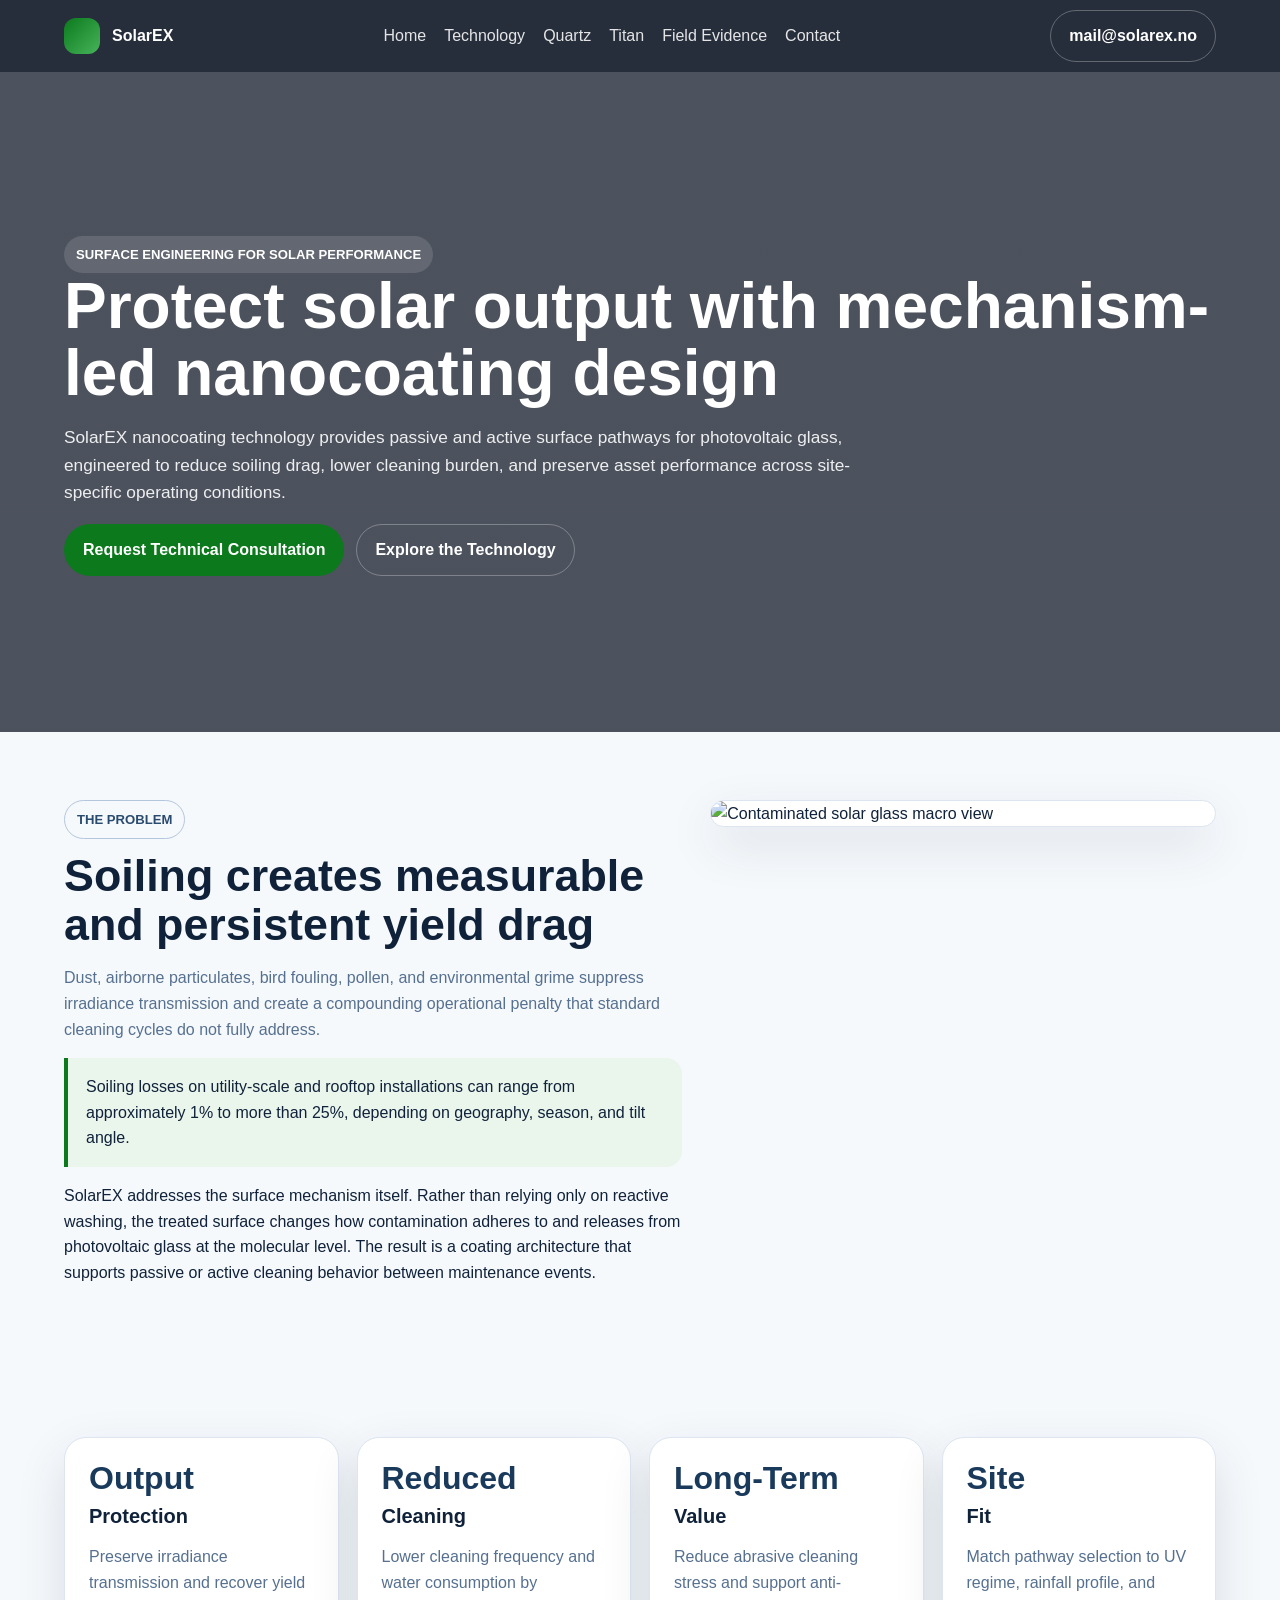
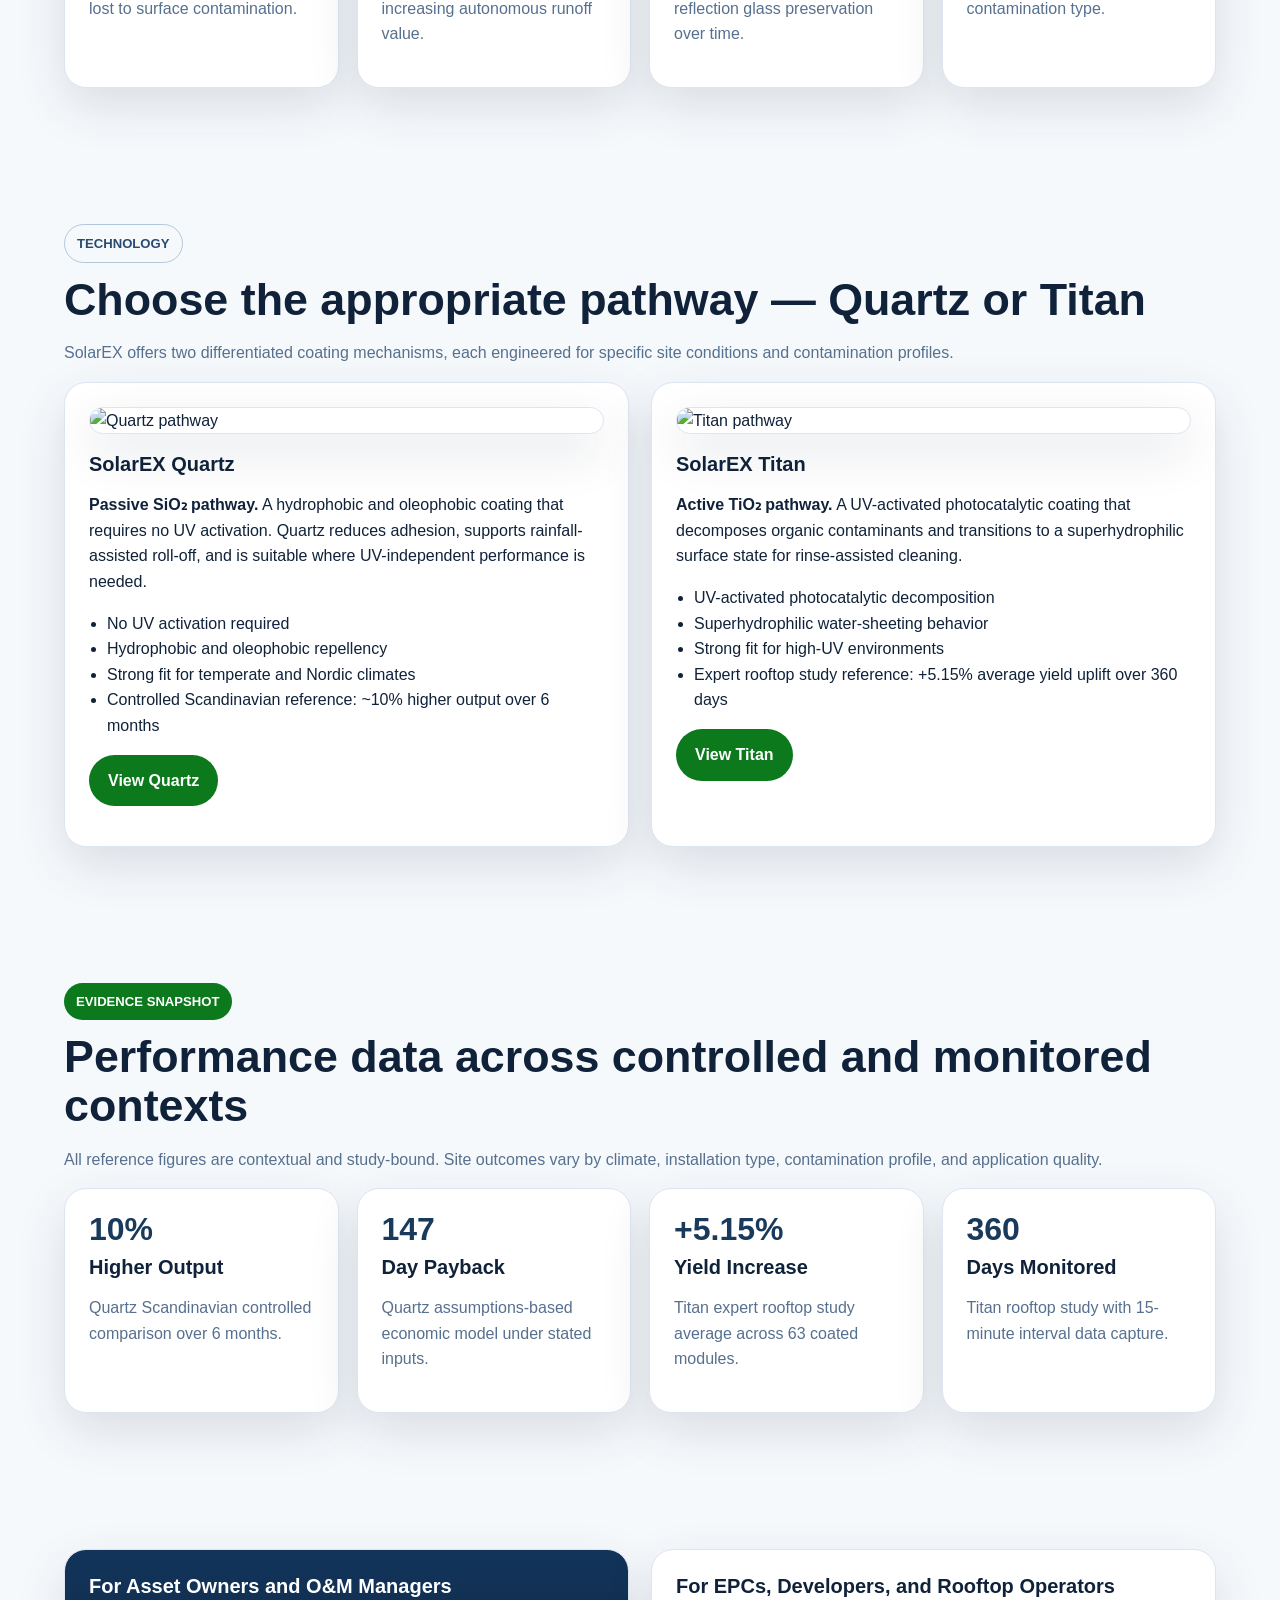
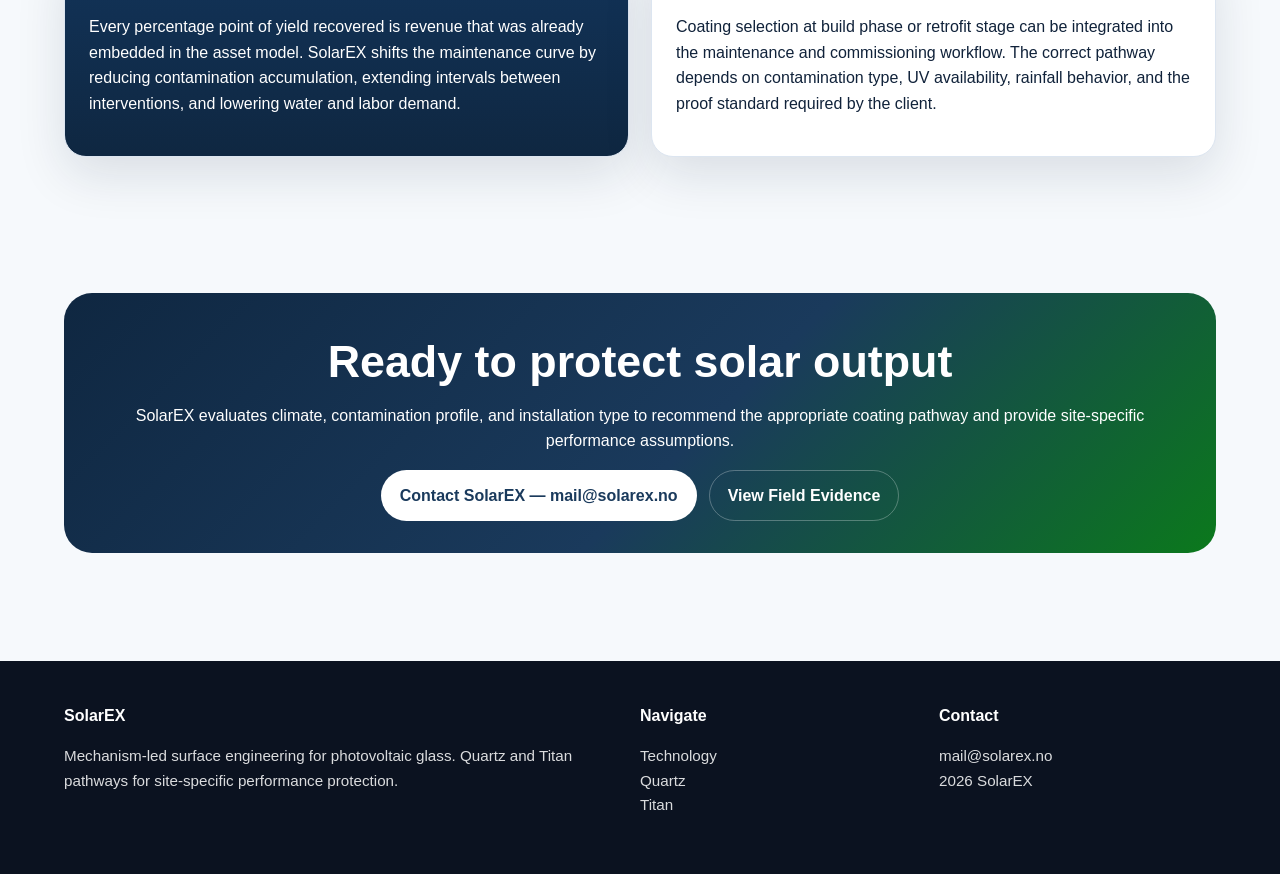
==== index.html @ 0d3845ce "Add home page" ====
<!DOCTYPE html><html lang="en"><head><meta charset="UTF-8"><meta name="viewport" content="width=device-width, initial-scale=1.0"><title>Surface Engineering for Solar Performance | SolarEX</title><meta name="description" content="SolarEX nanocoating technology for solar modules: Quartz and Titan pathways for output protection, reduced cleaning, and long-term asset value."><link rel="stylesheet" href="assets/styles.css"></head><body><header class="site-header"><div class="wrap nav"><a class="brand" href="index.html"><span class="brand-mark"></span><span>SolarEX</span></a><nav class="nav-links"><a href="index.html">Home</a><a href="technology.html">Technology</a><a href="quartz.html">Quartz</a><a href="titan.html">Titan</a><a href="field-evidence.html">Field Evidence</a><a href="contact.html">Contact</a></nav><div class="btns"><a class="btn btn-outline" href="mailto:mail@solarex.no">mail@solarex.no</a></div></div></header><main><section class="hero" style="--hero-img:url('https://cdn.gamma.app/673vpq5nv1n08u4/generated-images/cCJFYoenTHHprfPyWBmGo.png')"><div class="wrap"><span class="kicker">Surface Engineering for Solar Performance</span><h1>Protect solar output with mechanism-led nanocoating design</h1><p>SolarEX nanocoating technology provides passive and active surface pathways for photovoltaic glass, engineered to reduce soiling drag, lower cleaning burden, and preserve asset performance across site-specific operating conditions.</p><div class="btns"><a class="btn btn-primary" href="mailto:mail@solarex.no">Request Technical Consultation</a><a class="btn btn-outline" href="technology.html">Explore the Technology</a></div></div></section><section><div class="wrap split"><div><div class="section-head"><span class="label outline">The Problem</span><h2>Soiling creates measurable and persistent yield drag</h2><p class="lead">Dust, airborne particulates, bird fouling, pollen, and environmental grime suppress irradiance transmission and create a compounding operational penalty that standard cleaning cycles do not fully address.</p></div><div class="note">Soiling losses on utility-scale and rooftop installations can range from approximately 1% to more than 25%, depending on geography, season, and tilt angle.</div><p>SolarEX addresses the surface mechanism itself. Rather than relying only on reactive washing, the treated surface changes how contamination adheres to and releases from photovoltaic glass at the molecular level. The result is a coating architecture that supports passive or active cleaning behavior between maintenance events.</p></div><div class="figure"><img src="https://cdn.gamma.app/673vpq5nv1n08u4/generated-images/04GSEx1EMQue_m3LYKV0P.png" alt="Contaminated solar glass macro view"></div></div></section><section><div class="wrap stats"><div class="stat"><strong>Output</strong><h3>Protection</h3><p class="muted">Preserve irradiance transmission and recover yield lost to surface contamination.</p></div><div class="stat"><strong>Reduced</strong><h3>Cleaning</h3><p class="muted">Lower cleaning frequency and water consumption by increasing autonomous runoff value.</p></div><div class="stat"><strong>Long-Term</strong><h3>Value</h3><p class="muted">Reduce abrasive cleaning stress and support anti-reflection glass preservation over time.</p></div><div class="stat"><strong>Site</strong><h3>Fit</h3><p class="muted">Match pathway selection to UV regime, rainfall profile, and contamination type.</p></div></div></section><section><div class="wrap"><div class="section-head"><span class="label outline">Technology</span><h2>Choose the appropriate pathway — Quartz or Titan</h2><p class="lead">SolarEX offers two differentiated coating mechanisms, each engineered for specific site conditions and contamination profiles.</p></div><div class="grid grid-2"><article class="card"><div class="figure" style="margin-bottom:18px"><img src="https://cdn.gamma.app/673vpq5nv1n08u4/generated-images/awyGq5KXeUYuOelEYkfMY.png" alt="Quartz pathway"></div><h3>SolarEX Quartz</h3><p><strong>Passive SiO₂ pathway.</strong> A hydrophobic and oleophobic coating that requires no UV activation. Quartz reduces adhesion, supports rainfall-assisted roll-off, and is suitable where UV-independent performance is needed.</p><ul class="list-clean"><li>No UV activation required</li><li>Hydrophobic and oleophobic repellency</li><li>Strong fit for temperate and Nordic climates</li><li>Controlled Scandinavian reference: ~10% higher output over 6 months</li></ul><p><a class="btn btn-primary" href="quartz.html">View Quartz</a></p></article><article class="card"><div class="figure" style="margin-bottom:18px"><img src="https://cdn.gamma.app/673vpq5nv1n08u4/generated-images/O9L-V7dgb14ipPkflBl7w.png" alt="Titan pathway"></div><h3>SolarEX Titan</h3><p><strong>Active TiO₂ pathway.</strong> A UV-activated photocatalytic coating that decomposes organic contaminants and transitions to a superhydrophilic surface state for rinse-assisted cleaning.</p><ul class="list-clean"><li>UV-activated photocatalytic decomposition</li><li>Superhydrophilic water-sheeting behavior</li><li>Strong fit for high-UV environments</li><li>Expert rooftop study reference: +5.15% average yield uplift over 360 days</li></ul><p><a class="btn btn-primary" href="titan.html">View Titan</a></p></article></div></div></section><section><div class="wrap"><div class="section-head"><span class="label solid">Evidence Snapshot</span><h2>Performance data across controlled and monitored contexts</h2><p class="lead">All reference figures are contextual and study-bound. Site outcomes vary by climate, installation type, contamination profile, and application quality.</p></div><div class="stats"><div class="stat"><strong>10%</strong><h3>Higher Output</h3><p class="muted">Quartz Scandinavian controlled comparison over 6 months.</p></div><div class="stat"><strong>147</strong><h3>Day Payback</h3><p class="muted">Quartz assumptions-based economic model under stated inputs.</p></div><div class="stat"><strong>+5.15%</strong><h3>Yield Increase</h3><p class="muted">Titan expert rooftop study average across 63 coated modules.</p></div><div class="stat"><strong>360</strong><h3>Days Monitored</h3><p class="muted">Titan rooftop study with 15-minute interval data capture.</p></div></div></div></section><section><div class="wrap grid grid-2"><div class="card dark"><h3>For Asset Owners and O&amp;M Managers</h3><p>Every percentage point of yield recovered is revenue that was already embedded in the asset model. SolarEX shifts the maintenance curve by reducing contamination accumulation, extending intervals between interventions, and lowering water and labor demand.</p></div><div class="card"><h3>For EPCs, Developers, and Rooftop Operators</h3><p>Coating selection at build phase or retrofit stage can be integrated into the maintenance and commissioning workflow. The correct pathway depends on contamination type, UV availability, rainfall behavior, and the proof standard required by the client.</p></div></div></section><section><div class="wrap"><div class="banner center"><h2>Ready to protect solar output</h2><p>SolarEX evaluates climate, contamination profile, and installation type to recommend the appropriate coating pathway and provide site-specific performance assumptions.</p><div class="btns" style="justify-content:center"><a class="btn btn-light" href="mailto:mail@solarex.no">Contact SolarEX — mail@solarex.no</a><a class="btn btn-outline" href="field-evidence.html">View Field Evidence</a></div></div></div></section></main><footer class="footer"><div class="wrap"><div class="footer-grid"><div><div class="foot-title">SolarEX</div><p class="small">Mechanism-led surface engineering for photovoltaic glass. Quartz and Titan pathways for site-specific performance protection.</p></div><div><div class="foot-title">Navigate</div><p class="small"><a href="technology.html">Technology</a><br><a href="quartz.html">Quartz</a><br><a href="titan.html">Titan</a></p></div><div><div class="foot-title">Contact</div><p class="small"><a href="mailto:mail@solarex.no">mail@solarex.no</a><br><span data-year></span> SolarEX</p></div></div></div></footer><script src="assets/main.js"></script></body></html>
---- assets/styles.css ----
:root{--bg:#0b1220;--ink:#10223a;--muted:#56708f;--line:#dce5f0;--brand:#0b791c;--brand2:#1a3a5c;--white:#fff;--max:1200px}*{box-sizing:border-box}body{margin:0;font-family:Inter,Segoe UI,Arial,sans-serif;color:var(--ink);background:#f6f9fc;line-height:1.6}a{text-decoration:none;color:inherit}img{max-width:100%;display:block}.wrap{max-width:var(--max);margin:0 auto;padding:0 24px}.site-header{position:sticky;top:0;z-index:50;background:rgba(11,18,32,.88);backdrop-filter:blur(12px)}.nav{display:flex;align-items:center;justify-content:space-between;gap:24px;min-height:72px}.brand{display:flex;align-items:center;gap:12px;color:#fff;font-weight:700}.brand-mark{width:36px;height:36px;border-radius:12px;background:linear-gradient(135deg,var(--brand),#47b45b)}.nav-links{display:flex;flex-wrap:wrap;gap:18px;color:rgba(255,255,255,.88)}.btns{display:flex;gap:12px;flex-wrap:wrap}.btn{display:inline-flex;align-items:center;justify-content:center;padding:12px 18px;border-radius:999px;font-weight:600;border:1px solid transparent}.btn-primary{background:var(--brand);color:#fff}.btn-outline{background:transparent;color:#fff;border-color:rgba(255,255,255,.28)}.btn-light{background:#fff;color:var(--brand2)}.hero{background:linear-gradient(180deg,rgba(11,18,32,.72),rgba(11,18,32,.72)),var(--hero-img,none) center/cover no-repeat;color:#fff}.hero .wrap{padding:96px 24px 88px}.hero h1{font-size:clamp(2.3rem,5vw,4.4rem);line-height:1.04;margin:0 0 18px}.hero p{max-width:820px;font-size:1.08rem;color:rgba(255,255,255,.9)}.kicker,.label{display:inline-block;padding:8px 12px;border-radius:999px;font-size:.82rem;font-weight:700;text-transform:uppercase}.kicker{background:rgba(255,255,255,.12);color:#fff}.label{background:#eff6ff;color:#21466d}.label.solid{background:var(--brand);color:#fff}.label.outline{background:transparent;border:1px solid #b4c6dc;color:#2a4b70}main section{padding:68px 0}h2{font-size:clamp(1.7rem,3.5vw,3rem);line-height:1.1;margin:12px 0 10px}h3{font-size:1.25rem;line-height:1.2;margin:0 0 10px}.lead,.muted{color:var(--muted)}.grid{display:grid;gap:22px}.grid-2{grid-template-columns:repeat(2,minmax(0,1fr))}.grid-3{grid-template-columns:repeat(3,minmax(0,1fr))}.grid-4,.stats,.steps{display:grid;grid-template-columns:repeat(4,minmax(0,1fr));gap:18px}.split{display:grid;grid-template-columns:1.1fr .9fr;gap:28px;align-items:start}.card,.stat,.step,.mini,.figure{background:#fff;border:1px solid var(--line);border-radius:22px;padding:24px;box-shadow:0 18px 50px rgba(16,34,58,.12)}.card.dark{background:linear-gradient(180deg,#12345a,#0f2741);color:#fff}.card.green{background:linear-gradient(180deg,#0d8b22,#0b791c);color:#fff}.note{border-left:4px solid var(--brand);padding:16px 18px;background:#eaf5ec;border-radius:0 16px 16px 0}.stat strong{display:block;font-size:2rem;line-height:1;color:var(--brand2);margin-bottom:10px}.figure{overflow:hidden;padding:0}.figure img{width:100%;height:100%;object-fit:cover}.list-clean{padding-left:18px}.spec-table{width:100%;border-collapse:collapse;background:#fff;border-radius:18px;overflow:hidden;border:1px solid var(--line)}.spec-table th,.spec-table td{padding:14px 16px;border-bottom:1px solid var(--line);vertical-align:top}.spec-table th{background:#eff6ff;text-align:left}.compare-table th:first-child,.compare-table td:first-child{font-weight:700;width:26%}.banner{background:linear-gradient(135deg,#0f2741,#1a3a5c 55%,#0b791c);color:#fff;border-radius:28px;padding:32px}.footer{margin-top:40px;background:#0b1220;color:rgba(255,255,255,.85)}.footer .wrap{padding-top:42px;padding-bottom:42px}.footer-grid{display:grid;grid-template-columns:2fr 1fr 1fr;gap:22px}.foot-title{font-weight:700;color:#fff;margin-bottom:10px}.small{font-size:.95rem}.center{text-align:center}@media (max-width:980px){.grid-4,.stats,.steps{grid-template-columns:repeat(2,minmax(0,1fr))}.grid-3,.grid-2,.split,.footer-grid,.nav{grid-template-columns:1fr}.nav{display:flex;flex-direction:column;align-items:flex-start;padding:10px 0}}@media (max-width:640px){.grid-4,.stats,.steps{grid-template-columns:1fr}.wrap{padding:0 18px}.hero .wrap{padding-top:84px;padding-bottom:72px}}
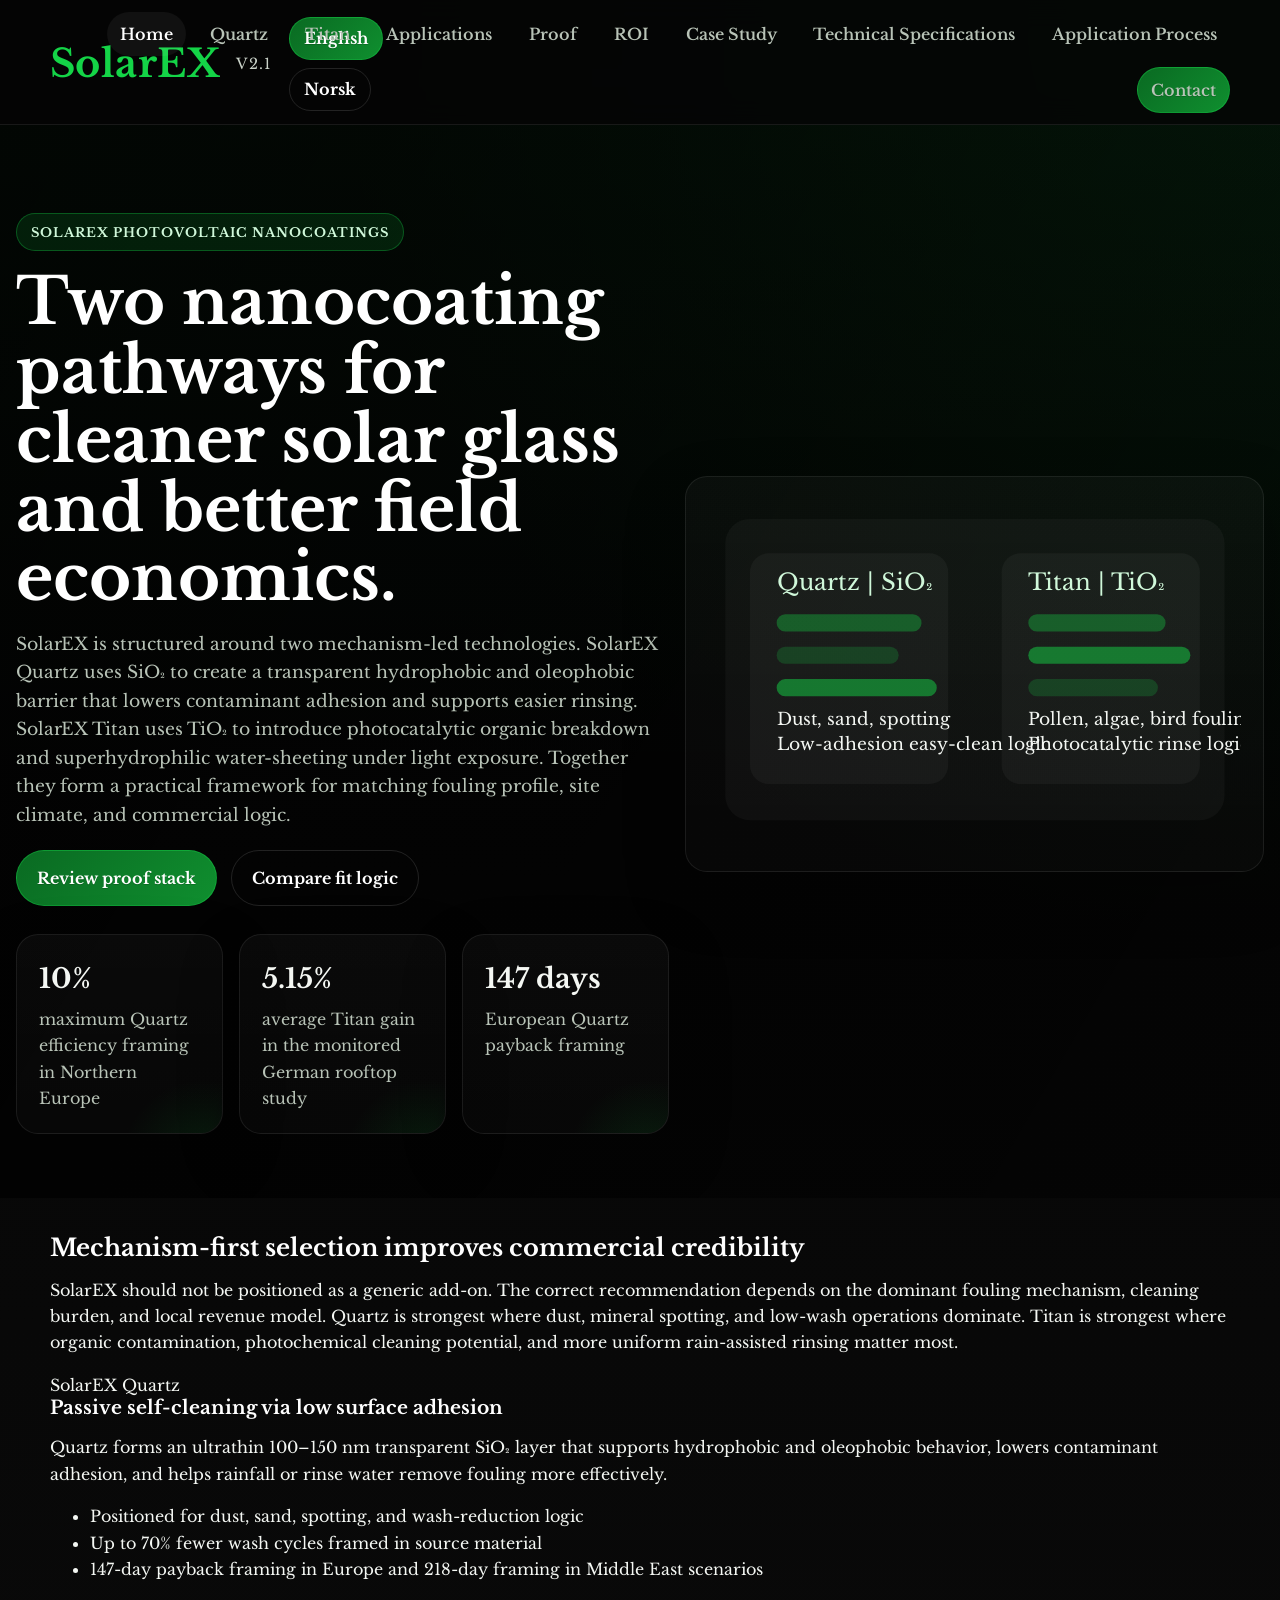
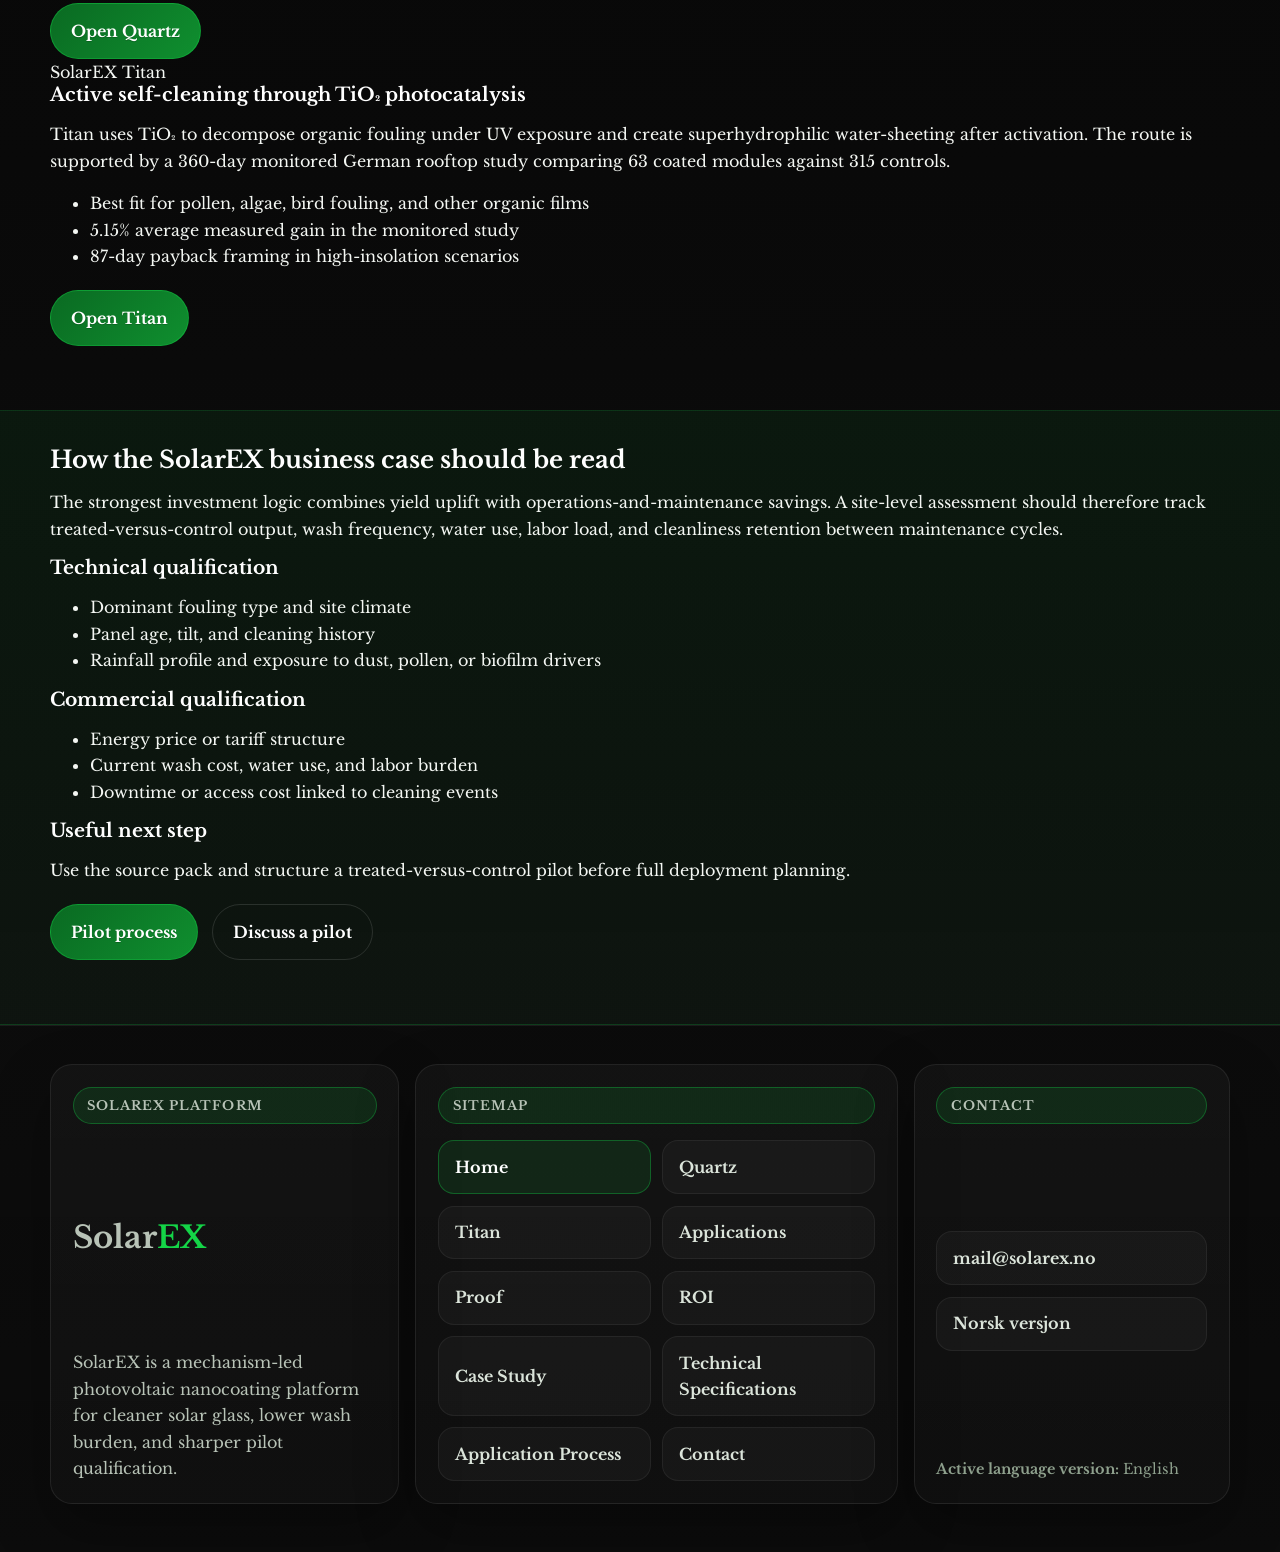
==== commit 98aea8ea: "Replace home page with SolarEX 2.0 home page" ====
--- a/index.html
+++ b/index.html
@@ -1 +1,27 @@
-<!DOCTYPE html><html lang="en"><head><meta charset="UTF-8"><meta name="viewport" content="width=device-width, initial-scale=1.0"><title>Surface Engineering for Solar Performance | SolarEX</title><meta name="description" content="SolarEX nanocoating technology for solar modules: Quartz and Titan pathways for output protection, reduced cleaning, and long-term asset value."><link rel="stylesheet" href="assets/styles.css"></head><body><header class="site-header"><div class="wrap nav"><a class="brand" href="index.html"><span class="brand-mark"></span><span>SolarEX</span></a><nav class="nav-links"><a href="index.html">Home</a><a href="technology.html">Technology</a><a href="quartz.html">Quartz</a><a href="titan.html">Titan</a><a href="field-evidence.html">Field Evidence</a><a href="contact.html">Contact</a></nav><div class="btns"><a class="btn btn-outline" href="mailto:mail@solarex.no">mail@solarex.no</a></div></div></header><main><section class="hero" style="--hero-img:url('https://cdn.gamma.app/673vpq5nv1n08u4/generated-images/cCJFYoenTHHprfPyWBmGo.png')"><div class="wrap"><span class="kicker">Surface Engineering for Solar Performance</span><h1>Protect solar output with mechanism-led nanocoating design</h1><p>SolarEX nanocoating technology provides passive and active surface pathways for photovoltaic glass, engineered to reduce soiling drag, lower cleaning burden, and preserve asset performance across site-specific operating conditions.</p><div class="btns"><a class="btn btn-primary" href="mailto:mail@solarex.no">Request Technical Consultation</a><a class="btn btn-outline" href="technology.html">Explore the Technology</a></div></div></section><section><div class="wrap split"><div><div class="section-head"><span class="label outline">The Problem</span><h2>Soiling creates measurable and persistent yield drag</h2><p class="lead">Dust, airborne particulates, bird fouling, pollen, and environmental grime suppress irradiance transmission and create a compounding operational penalty that standard cleaning cycles do not fully address.</p></div><div class="note">Soiling losses on utility-scale and rooftop installations can range from approximately 1% to more than 25%, depending on geography, season, and tilt angle.</div><p>SolarEX addresses the surface mechanism itself. Rather than relying only on reactive washing, the treated surface changes how contamination adheres to and releases from photovoltaic glass at the molecular level. The result is a coating architecture that supports passive or active cleaning behavior between maintenance events.</p></div><div class="figure"><img src="https://cdn.gamma.app/673vpq5nv1n08u4/generated-images/04GSEx1EMQue_m3LYKV0P.png" alt="Contaminated solar glass macro view"></div></div></section><section><div class="wrap stats"><div class="stat"><strong>Output</strong><h3>Protection</h3><p class="muted">Preserve irradiance transmission and recover yield lost to surface contamination.</p></div><div class="stat"><strong>Reduced</strong><h3>Cleaning</h3><p class="muted">Lower cleaning frequency and water consumption by increasing autonomous runoff value.</p></div><div class="stat"><strong>Long-Term</strong><h3>Value</h3><p class="muted">Reduce abrasive cleaning stress and support anti-reflection glass preservation over time.</p></div><div class="stat"><strong>Site</strong><h3>Fit</h3><p class="muted">Match pathway selection to UV regime, rainfall profile, and contamination type.</p></div></div></section><section><div class="wrap"><div class="section-head"><span class="label outline">Technology</span><h2>Choose the appropriate pathway — Quartz or Titan</h2><p class="lead">SolarEX offers two differentiated coating mechanisms, each engineered for specific site conditions and contamination profiles.</p></div><div class="grid grid-2"><article class="card"><div class="figure" style="margin-bottom:18px"><img src="https://cdn.gamma.app/673vpq5nv1n08u4/generated-images/awyGq5KXeUYuOelEYkfMY.png" alt="Quartz pathway"></div><h3>SolarEX Quartz</h3><p><strong>Passive SiO₂ pathway.</strong> A hydrophobic and oleophobic coating that requires no UV activation. Quartz reduces adhesion, supports rainfall-assisted roll-off, and is suitable where UV-independent performance is needed.</p><ul class="list-clean"><li>No UV activation required</li><li>Hydrophobic and oleophobic repellency</li><li>Strong fit for temperate and Nordic climates</li><li>Controlled Scandinavian reference: ~10% higher output over 6 months</li></ul><p><a class="btn btn-primary" href="quartz.html">View Quartz</a></p></article><article class="card"><div class="figure" style="margin-bottom:18px"><img src="https://cdn.gamma.app/673vpq5nv1n08u4/generated-images/O9L-V7dgb14ipPkflBl7w.png" alt="Titan pathway"></div><h3>SolarEX Titan</h3><p><strong>Active TiO₂ pathway.</strong> A UV-activated photocatalytic coating that decomposes organic contaminants and transitions to a superhydrophilic surface state for rinse-assisted cleaning.</p><ul class="list-clean"><li>UV-activated photocatalytic decomposition</li><li>Superhydrophilic water-sheeting behavior</li><li>Strong fit for high-UV environments</li><li>Expert rooftop study reference: +5.15% average yield uplift over 360 days</li></ul><p><a class="btn btn-primary" href="titan.html">View Titan</a></p></article></div></div></section><section><div class="wrap"><div class="section-head"><span class="label solid">Evidence Snapshot</span><h2>Performance data across controlled and monitored contexts</h2><p class="lead">All reference figures are contextual and study-bound. Site outcomes vary by climate, installation type, contamination profile, and application quality.</p></div><div class="stats"><div class="stat"><strong>10%</strong><h3>Higher Output</h3><p class="muted">Quartz Scandinavian controlled comparison over 6 months.</p></div><div class="stat"><strong>147</strong><h3>Day Payback</h3><p class="muted">Quartz assumptions-based economic model under stated inputs.</p></div><div class="stat"><strong>+5.15%</strong><h3>Yield Increase</h3><p class="muted">Titan expert rooftop study average across 63 coated modules.</p></div><div class="stat"><strong>360</strong><h3>Days Monitored</h3><p class="muted">Titan rooftop study with 15-minute interval data capture.</p></div></div></div></section><section><div class="wrap grid grid-2"><div class="card dark"><h3>For Asset Owners and O&amp;M Managers</h3><p>Every percentage point of yield recovered is revenue that was already embedded in the asset model. SolarEX shifts the maintenance curve by reducing contamination accumulation, extending intervals between interventions, and lowering water and labor demand.</p></div><div class="card"><h3>For EPCs, Developers, and Rooftop Operators</h3><p>Coating selection at build phase or retrofit stage can be integrated into the maintenance and commissioning workflow. The correct pathway depends on contamination type, UV availability, rainfall behavior, and the proof standard required by the client.</p></div></div></section><section><div class="wrap"><div class="banner center"><h2>Ready to protect solar output</h2><p>SolarEX evaluates climate, contamination profile, and installation type to recommend the appropriate coating pathway and provide site-specific performance assumptions.</p><div class="btns" style="justify-content:center"><a class="btn btn-light" href="mailto:mail@solarex.no">Contact SolarEX — mail@solarex.no</a><a class="btn btn-outline" href="field-evidence.html">View Field Evidence</a></div></div></div></section></main><footer class="footer"><div class="wrap"><div class="footer-grid"><div><div class="foot-title">SolarEX</div><p class="small">Mechanism-led surface engineering for photovoltaic glass. Quartz and Titan pathways for site-specific performance protection.</p></div><div><div class="foot-title">Navigate</div><p class="small"><a href="technology.html">Technology</a><br><a href="quartz.html">Quartz</a><br><a href="titan.html">Titan</a></p></div><div><div class="foot-title">Contact</div><p class="small"><a href="mailto:mail@solarex.no">mail@solarex.no</a><br><span data-year></span> SolarEX</p></div></div></div></footer><script src="assets/main.js"></script></body></html>+<!DOCTYPE html>
+<html lang="en">
+<head>
+<meta charset="UTF-8" />
+<meta name="viewport" content="width=device-width, initial-scale=1.0" />
+<title>SolarEX | Nanocoating Technology for Solar Assets</title>
+<meta name="description" content="SolarEX is a photovoltaic nanocoating platform built around Quartz SiO₂ and Titan TiO₂ pathways for lower soiling loss, reduced cleaning burden, and stronger operating consistency." />
+<meta name="robots" content="index,follow" />
+<link rel="canonical" href="https://www.solarex.no/" />
+<meta property="og:title" content="SolarEX | Nanocoating Technology for Solar Assets" />
+<meta property="og:description" content="SolarEX is a photovoltaic nanocoating platform built around Quartz SiO₂ and Titan TiO₂ pathways for lower soiling loss, reduced cleaning burden, and stronger operating consistency." />
+<meta property="og:type" content="website" />
+<meta property="og:url" content="https://www.solarex.no/" />
+<meta name="theme-color" content="#050505" />
+<link rel="stylesheet" href="assets/css/styles.css" />
+</head>
+<body>
+<header class="site-header"><div class="container nav-wrap"><div class="topbar"><a class="brand" href="index.html">Solar<span>EX</span></a></div><button class="nav-toggle" aria-label="Toggle navigation">Menu</button><nav class="site-nav" aria-label="Main navigation"><a href="index.html" class="active">Home</a><a href="quartz.html">Quartz</a><a href="titan.html">Titan</a><a href="applications.html">Applications</a><a href="proof-results.html">Proof</a><a href="roi-analysis.html">ROI</a><a href="case-study-norway.html">Case Study</a><a href="contact.html" class="button button-sm">Contact</a></nav></div></header>
+<main>
+<section class="hero hero-home"><div class="container hero-grid"><div class="reveal"><p class="eyebrow">SolarEX photovoltaic nanocoatings</p><h1>Two nanocoating pathways for cleaner solar glass and better field economics.</h1><p class="lead">SolarEX is structured around two mechanism-led technologies. SolarEX Quartz uses SiO₂ to create a transparent hydrophobic and oleophobic barrier that lowers contaminant adhesion and supports easier rinsing. SolarEX Titan uses TiO₂ to introduce photocatalytic organic breakdown and superhydrophilic water-sheeting under light exposure. Together they form a practical framework for matching fouling profile, site climate, and commercial logic.</p><div class="hero-actions"><a class="button" href="proof-results.html">Review proof stack</a><a class="button button-secondary" href="applications.html">Compare fit logic</a></div><div class="hero-stats"><a class="stat reveal pulse-soft card-link" href="proof-results.html#energy-gain"><strong class="counter" data-count="10" data-suffix="%">0%</strong><span>maximum Quartz efficiency framing in Northern Europe</span></a><a class="stat reveal pulse-soft card-link" href="proof-results.html#titan-study"><strong class="counter" data-count="5.15" data-suffix="%" data-decimals="2">0%</strong><span>average Titan gain in the monitored German rooftop study</span></a><a class="stat reveal pulse-soft card-link" href="roi-analysis.html#eu-sio2"><strong class="counter" data-count="147" data-suffix=" days">0 days</strong><span>European Quartz payback framing</span></a></div></div><div class="media-frame reveal hero-visual-card"><svg viewBox="0 0 560 360" class="proof-svg" role="img" aria-label="SolarEX platform comparison diagram"><rect x="18" y="22" width="524" height="316" rx="26" fill="rgba(255,255,255,0.03)"/><rect x="44" y="58" width="208" height="242" rx="20" fill="rgba(255,255,255,0.04)"/><rect x="308" y="58" width="208" height="242" rx="20" fill="rgba(255,255,255,0.04)"/><text x="72" y="96" fill="#d0f8da" font-size="24">Quartz | SiO₂</text><text x="336" y="96" fill="#d0f8da" font-size="24">Titan | TiO₂</text><rect x="72" y="122" width="152" height="18" rx="9" fill="rgba(20,212,71,0.35)"/><rect x="72" y="156" width="128" height="18" rx="9" fill="rgba(20,212,71,0.2)"/><rect x="72" y="190" width="168" height="18" rx="9" fill="rgba(20,212,71,0.5)"/><rect x="336" y="122" width="144" height="18" rx="9" fill="rgba(20,212,71,0.35)"/><rect x="336" y="156" width="170" height="18" rx="9" fill="rgba(20,212,71,0.5)"/><rect x="336" y="190" width="136" height="18" rx="9" fill="rgba(20,212,71,0.2)"/><text x="72" y="238" fill="#f4f7f3" font-size="18">Dust, sand, spotting</text><text x="72" y="264" fill="#f4f7f3" font-size="18">Low-adhesion easy-clean logic</text><text x="336" y="238" fill="#f4f7f3" font-size="18">Pollen, algae, bird fouling</text><text x="336" y="264" fill="#f4f7f3" font-size="18">Photocatalytic rinse logic</text></svg></div></div></section>
+<section class="section"><div class="container"><h2 class="section-title">Mechanism-first selection improves commercial credibility</h2><p class="section-copy">SolarEX should not be positioned as a generic add-on. The correct recommendation depends on the dominant fouling mechanism, cleaning burden, and local revenue model. Quartz is strongest where dust, mineral spotting, and low-wash operations dominate. Titan is strongest where organic contamination, photochemical cleaning potential, and more uniform rain-assisted rinsing matter most.</p><div class="matrix-grid"><div class="matrix-card"><span class="micro-metric">SolarEX Quartz</span><h3>Passive self-cleaning via low surface adhesion</h3><p>Quartz forms an ultrathin 100–150 nm transparent SiO₂ layer that supports hydrophobic and oleophobic behavior, lowers contaminant adhesion, and helps rainfall or rinse water remove fouling more effectively.</p><ul class="stack-list"><li>Positioned for dust, sand, spotting, and wash-reduction logic</li><li>Up to 70% fewer wash cycles framed in source material</li><li>147-day payback framing in Europe and 218-day framing in Middle East scenarios</li></ul><div class="hero-actions"><a class="button" href="quartz.html">Open Quartz</a></div></div><div class="matrix-card"><span class="micro-metric">SolarEX Titan</span><h3>Active self-cleaning through TiO₂ photocatalysis</h3><p>Titan uses TiO₂ to decompose organic fouling under UV exposure and create superhydrophilic water-sheeting after activation. The route is supported by a 360-day monitored German rooftop study comparing 63 coated modules against 315 controls.</p><ul class="stack-list"><li>Best fit for pollen, algae, bird fouling, and other organic films</li><li>5.15% average measured gain in the monitored study</li><li>87-day payback framing in high-insolation scenarios</li></ul><div class="hero-actions"><a class="button" href="titan.html">Open Titan</a></div></div></div></div></section>
+<section class="section section-contrast"><div class="container"><h2 class="section-title">How the SolarEX business case should be read</h2><p class="section-copy">The strongest investment logic combines yield uplift with operations-and-maintenance savings. A site-level assessment should therefore track treated-versus-control output, wash frequency, water use, labor load, and cleanliness retention between maintenance cycles.</p><div class="pilot-grid"><div class="pilot-card"><h3>Technical qualification</h3><ul class="mini-list"><li>Dominant fouling type and site climate</li><li>Panel age, tilt, and cleaning history</li><li>Rainfall profile and exposure to dust, pollen, or biofilm drivers</li></ul></div><div class="pilot-card"><h3>Commercial qualification</h3><ul class="mini-list"><li>Energy price or tariff structure</li><li>Current wash cost, water use, and labor burden</li><li>Downtime or access cost linked to cleaning events</li></ul></div><div class="pilot-card"><h3>Useful next step</h3><p>Use the source pack and structure a treated-versus-control pilot before full deployment planning.</p><div class="hero-actions"><a class="button" href="application-process.html">Pilot process</a><a class="button button-secondary" href="contact.html">Discuss a pilot</a></div></div></div></div></section>
+</main>
+<footer class="site-footer"><div class="container footer-grid"><div class="footer-card"><p class="tag">Explore</p><h3>Navigate the SolarEX knowledge base</h3><div class="footer-links"><a href="proof-results.html">Performance proof</a><a href="roi-analysis.html">ROI analysis</a><a href="technical-specifications.html">Technical specifications</a><a href="application-process.html">Application process</a></div></div><div class="footer-card"><p class="tag">Downloads</p><h3>Open the public documentation set</h3><div class="footer-links"><a href="https://drive.google.com/uc?export=download&id=1I4Ze200GdkaWqL5WNNzXste9bodv180F" target="_blank" rel="noopener">SolarEX source pack</a><a href="https://drive.google.com/uc?export=download&id=1jbuQ1NeOKuYQP5n5d3HJbI0WH166Dxem" target="_blank" rel="noopener">Scandinavian case PDF</a></div></div><div class="footer-card footer-cta"><p class="tag">Act</p><h3>Move from interest to pilot</h3><p>Use the application, proof, ROI, and technical pages to support internal review and define a site-specific validation path.</p><div class="hero-actions"><a class="button" href="contact.html">Discuss a pilot</a><a class="button button-secondary" href="applications.html">Compare fit</a></div></div></div></footer>
+<script src="assets/js/site.js"></script>
+</body>
+</html>
--- a/assets/css/styles.css
+++ b/assets/css/styles.css
@@ -0,0 +1 @@
+body{margin:0;font-family:Inter,ui-sans-serif,system-ui,-apple-system,BlinkMacSystemFont,"Segoe UI",sans-serif;color:#f4f7f3;background:radial-gradient(circle at top right,rgba(20,212,71,.12),transparent 28%),linear-gradient(180deg,#050505 0%,#090909 56%,#101010 100%);line-height:1.65}*{box-sizing:border-box}img{max-width:100%;display:block}a{color:inherit;text-decoration:none}.container{width:min(1180px,calc(100% - 2rem));margin:0 auto}.site-header{position:sticky;top:0;z-index:50;background:rgba(5,5,5,.88);backdrop-filter:blur(14px);border-bottom:1px solid rgba(255,255,255,.08)}.nav-wrap{display:block;padding:.75rem 0 .55rem}.topbar,.nav-wrap>.brand{display:flex;align-items:center}.topbar{justify-content:space-between;gap:1rem}.topbar-actions{display:flex;align-items:center;gap:.5rem;flex-wrap:wrap}.topbar-actions .button{min-height:36px;padding:.5rem .85rem}.brand{font-size:1.3rem;font-weight:800;letter-spacing:.02em}.brand span{color:#14d447}.nav-toggle{display:none!important}.site-nav{display:flex!important;flex-wrap:nowrap;gap:.65rem;align-items:center;overflow-x:auto;white-space:nowrap;padding:0 0 .15rem;scrollbar-width:none;-webkit-overflow-scrolling:touch}.site-nav::-webkit-scrollbar{display:none}.site-nav a{color:#b8c3b7;font-weight:600;padding:.55rem .8rem;border-radius:999px;flex:0 0 auto}.site-nav a:hover,.site-nav a.active{color:#fff;background:rgba(255,255,255,.05)}.hero{position:relative;overflow:hidden;padding:5.5rem 0 4rem;background:linear-gradient(120deg,rgba(0,0,0,.72),rgba(0,0,0,.46)),linear-gradient(180deg,rgba(20,212,71,.08),transparent 60%)}.hero-product{padding-top:4.75rem}.hero .container{width:100%;max-width:none;padding:0 1rem}.hero-grid,.grid,.hero-stats,.footer-grid,.band,.proof-grid,.flow,.process-diagram,.footer-links{display:grid;gap:1rem}.hero-grid{grid-template-columns:1.06fr .94fr;align-items:center}.two-column{grid-template-columns:repeat(2,minmax(0,1fr))}.three-column{grid-template-columns:repeat(3,minmax(0,1fr))}.hero h1,h2,h3,h4{color:#fff;line-height:1.08;margin:0 0 1rem}.hero h1{font-size:clamp(2.55rem,5vw,4.8rem);max-width:min(100%,980px)}.lead{max-width:min(100%,980px);color:#b8c3b7;font-size:1.08rem}.hero-wide{padding-left:0;padding-right:0}.hero-wide-inner{width:100%;max-width:100%;padding:0 1rem}.hero-wide .lead,.hero-wide h1{max-width:min(100%,980px)}.eyebrow,.tag{display:inline-flex;align-items:center;gap:.55rem;padding:.45rem .85rem;margin:0 0 1rem;border:1px solid rgba(20,212,71,.32);border-radius:999px;background:rgba(20,212,71,.12);color:#d0f8da;font-size:.8rem;font-weight:800;letter-spacing:.08em;text-transform:uppercase}.hero-actions{display:flex;flex-wrap:wrap;gap:.9rem;margin-top:1.3rem}.button{display:inline-flex;align-items:center;justify-content:center;min-height:48px;padding:.85rem 1.25rem;border-radius:999px;border:1px solid rgba(20,212,71,.38);background:linear-gradient(135deg,#0a6a22,#0f8f2f);color:#ffffff;font-weight:800;text-shadow:0 1px 0 rgba(0,0,0,.18)}.button-sm{min-height:40px;padding:.6rem 1rem}.button-secondary{background:transparent;color:#fff;border-color:rgba(255,255,255,.12);text-shadow:none}.card,.stat,.table-card,.cta-box,.media-frame,.viz-card,.footer-card{background:linear-gradient(180deg,rgba(255,255,255,.03),rgba(255,255,255,.02));border:1px solid rgba(255,255,255,.08);border-radius:22px;box-shadow:0 24px 60px rgba(0,0,0,.32)}.card,.table-card,.cta-box,.media-frame,.viz-card,.footer-card,.stat{padding:1.35rem}.card-link{display:block;transition:transform .2s ease,border-color .2s ease,background .2s ease}.card-link:hover{transform:translateY(-2px);border-color:rgba(20,212,71,.28);background:linear-gradient(180deg,rgba(20,212,71,.10),rgba(255,255,255,.02))}.hero-stats{margin-top:1.8rem;grid-template-columns:repeat(3,1fr)}.stat,.band-item{position:relative;overflow:hidden}.stat::after,.band-item::after{content:"";position:absolute;inset:auto -35% -60% auto;width:180px;height:180px;border-radius:50%;background:radial-gradient(circle,rgba(20,212,71,.18),transparent 65%);opacity:.65;animation:orb 7s ease-in-out infinite}.stat strong,.band-item strong{display:block;font-size:1.7rem;margin-bottom:.25rem}.stat span,.card p,.table-card td,.table-card th,.site-footer p,.site-footer a,.lead,.media-caption,.flow-step p,.contact-list span,.contact-list strong,.contact-list a,.footer-card p{color:#b8c3b7}.section{padding:2.3rem 0 4rem}.section-contrast{background:linear-gradient(180deg,rgba(20,212,71,.07),rgba(20,212,71,.03));border-top:1px solid rgba(20,212,71,.18);border-bottom:1px solid rgba(20,212,71,.18)}.feature-list{margin:0;padding-left:1.1rem;color:#b8c3b7}.feature-list li{margin-bottom:.65rem}.band{grid-template-columns:repeat(4,minmax(0,1fr))}.band .band-item{padding:1.1rem;border-radius:20px;border:1px solid rgba(20,212,71,.22);background:rgba(20,212,71,.08)}.table-card table{width:100%;border-collapse:collapse}.table-card th,.table-card td{padding:.85rem .65rem;border-bottom:1px solid rgba(255,255,255,.07);text-align:left}.table-card th{font-size:.84rem;text-transform:uppercase;letter-spacing:.06em;color:#dcf8e3}.proof-grid{grid-template-columns:repeat(2,minmax(0,1fr))}.viz-track{height:10px;border-radius:999px;background:rgba(255,255,255,.08);overflow:hidden;margin:.7rem 0 1rem}.viz-fill{height:100%;width:0;border-radius:999px;background:linear-gradient(90deg,#0ea532,#6dff8f);box-shadow:0 0 18px rgba(20,212,71,.24)}.viz-meta,.metric-inline{display:flex;justify-content:space-between;gap:1rem;align-items:end}.metric-inline .metric-value{font-size:2rem;font-weight:800;color:#fff}.flow{grid-template-columns:repeat(4,minmax(0,1fr))}.flow-step{position:relative;padding:1.1rem;border-radius:20px;border:1px solid rgba(20,212,71,.22);background:rgba(20,212,71,.07)}.flow-step strong{display:block;font-size:1rem;color:#fff;margin-bottom:.5rem}.flow-step::before{content:"";position:absolute;top:50%;right:-13px;width:26px;height:2px;background:linear-gradient(90deg,rgba(20,212,71,.6),transparent)}.flow-step:last-child::before{display:none}.process-diagram{grid-template-columns:repeat(3,minmax(0,1fr))}.process-node{position:relative;padding:1.1rem;border-radius:20px;background:rgba(255,255,255,.03);border:1px solid rgba(255,255,255,.08)}.process-node::after{content:"";position:absolute;inset:auto 1rem -.35rem 1rem;height:2px;background:linear-gradient(90deg,rgba(20,212,71,.55),transparent)}.process-node:last-child::after{display:none}.contact-list,.footer-links{display:grid;gap:.75rem}.contact-list span{display:block;font-size:.82rem;margin-bottom:.25rem;text-transform:uppercase;letter-spacing:.06em}.media-img.wide{width:100%;aspect-ratio:16/9;object-fit:cover;border-radius:16px}.media-img.square{width:100%;aspect-ratio:1/1;object-fit:cover;border-radius:16px}.cta-box{display:flex;justify-content:space-between;gap:1rem;align-items:center}.site-footer{padding:2rem 0 3rem;border-top:1px solid rgba(255,255,255,.08);background:rgba(0,0,0,.18)}.footer-grid{grid-template-columns:repeat(3,minmax(0,1fr));align-items:stretch}.footer-card{display:flex;flex-direction:column;justify-content:space-between}.footer-links a{display:block;padding:.8rem 1rem;border-radius:16px;background:rgba(255,255,255,.03);border:1px solid rgba(255,255,255,.06);transition:transform .18s ease,border-color .18s ease,background .18s ease}.footer-links a:hover{transform:translateY(-2px);border-color:rgba(20,212,71,.26);background:rgba(20,212,71,.08)}.reveal{opacity:0;transform:translateY(22px);transition:opacity .7s ease,transform .7s ease}.reveal.visible{opacity:1;transform:translateY(0)}.float-soft{animation:floatSoft 6s ease-in-out infinite}.pulse-soft{animation:pulseSoft 4.5s ease-in-out infinite}.counter{font-variant-numeric:tabular-nums}@keyframes floatSoft{0%,100%{transform:translateY(0)}50%{transform:translateY(-6px)}}@keyframes pulseSoft{0%,100%{box-shadow:0 0 0 rgba(20,212,71,0)}50%{box-shadow:0 0 0 8px rgba(20,212,71,.04)}}@keyframes orb{0%,100%{transform:translate3d(0,0,0)}50%{transform:translate3d(-10px,-8px,0)}}@media (max-width:980px){.hero-grid,.hero-stats,.two-column,.three-column,.band,.proof-grid,.footer-grid,.flow,.process-diagram{grid-template-columns:1fr}.flow-step::before,.process-node::after{display:none}.container{width:min(1180px,calc(100% - 1.1rem))}.hero{padding-top:5rem}}@media (max-width:640px){.topbar{align-items:flex-start;flex-direction:column}.button,.button-secondary{width:100%}.topbar-actions{width:100%}.topbar-actions .button{flex:1 1 auto}}@media (prefers-reduced-motion:reduce){.reveal,.float-soft,.pulse-soft,.stat::after,.band-item::after{animation:none;transition:none;opacity:1;transform:none}}
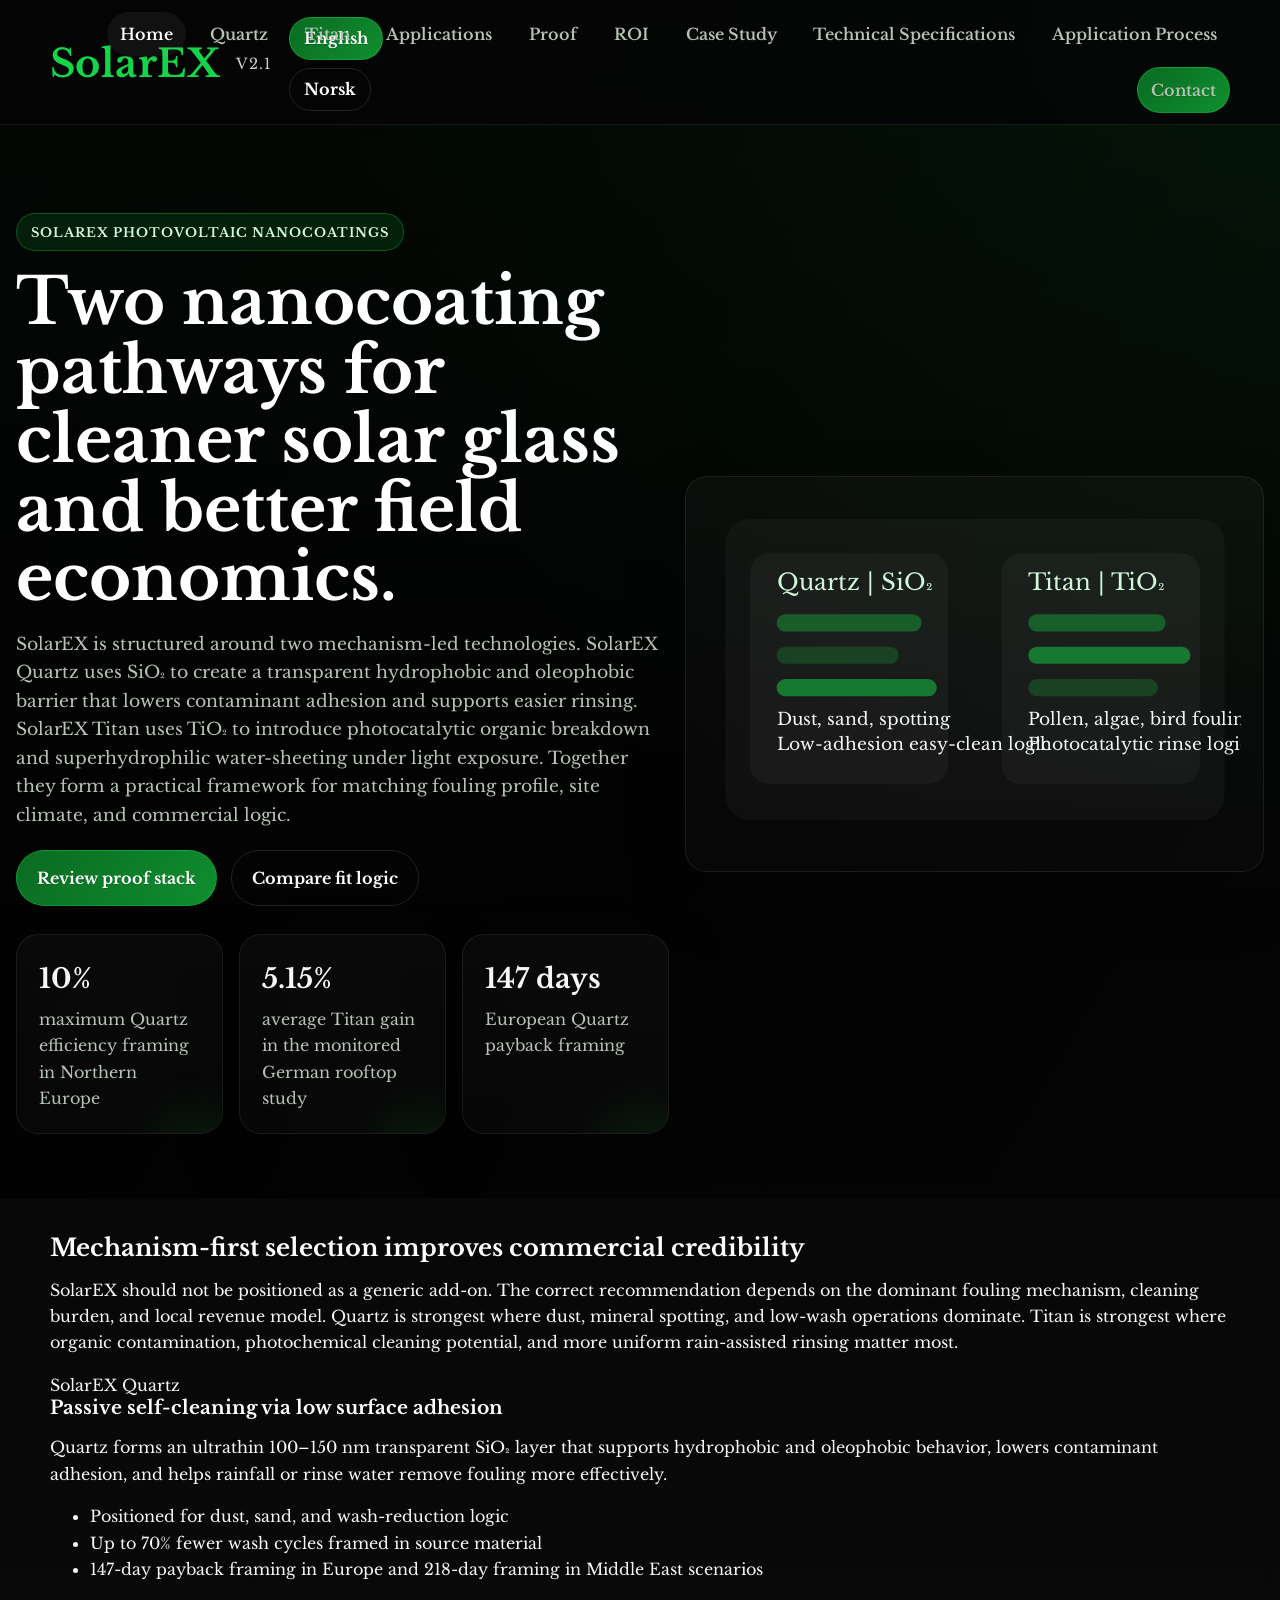
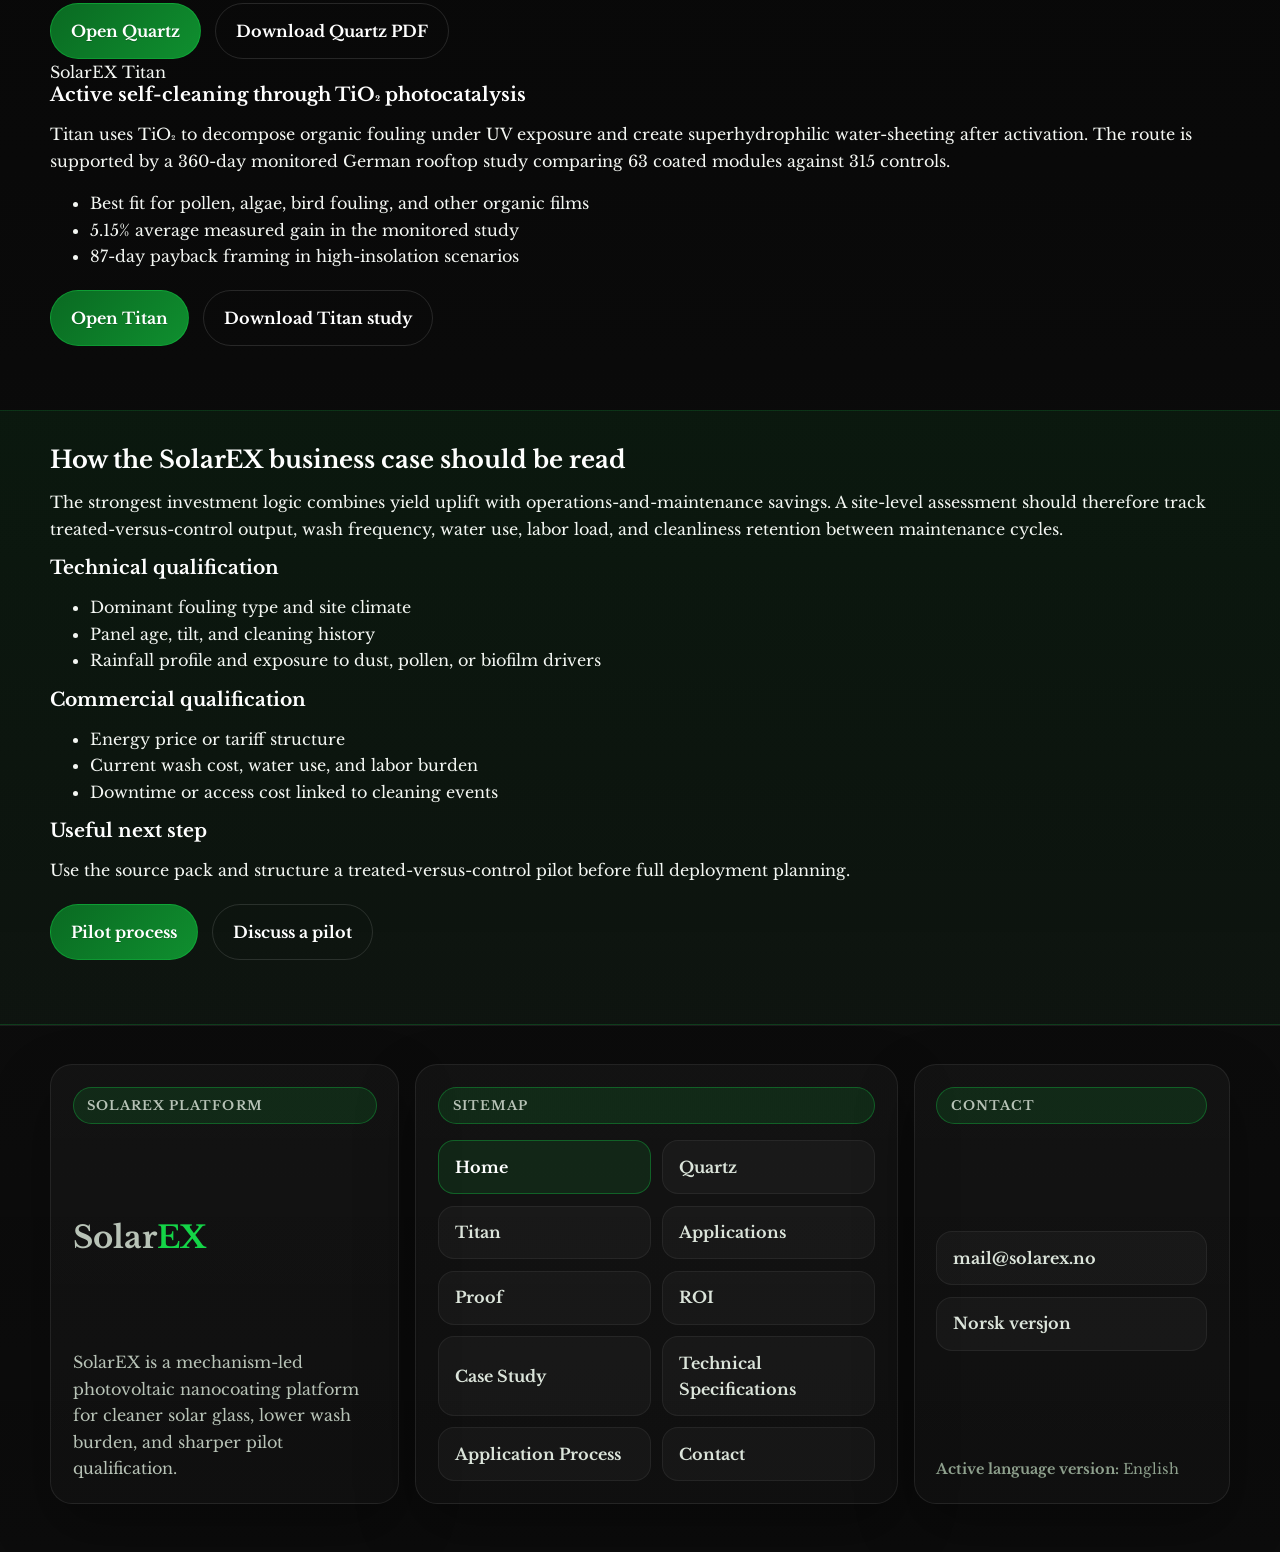
==== commit b505b9e6: "Replace homepage with SolarEX 2.0 homepage" ====
--- a/index.html
+++ b/index.html
@@ -18,7 +18,7 @@
 <header class="site-header"><div class="container nav-wrap"><div class="topbar"><a class="brand" href="index.html">Solar<span>EX</span></a></div><button class="nav-toggle" aria-label="Toggle navigation">Menu</button><nav class="site-nav" aria-label="Main navigation"><a href="index.html" class="active">Home</a><a href="quartz.html">Quartz</a><a href="titan.html">Titan</a><a href="applications.html">Applications</a><a href="proof-results.html">Proof</a><a href="roi-analysis.html">ROI</a><a href="case-study-norway.html">Case Study</a><a href="contact.html" class="button button-sm">Contact</a></nav></div></header>
 <main>
 <section class="hero hero-home"><div class="container hero-grid"><div class="reveal"><p class="eyebrow">SolarEX photovoltaic nanocoatings</p><h1>Two nanocoating pathways for cleaner solar glass and better field economics.</h1><p class="lead">SolarEX is structured around two mechanism-led technologies. SolarEX Quartz uses SiO₂ to create a transparent hydrophobic and oleophobic barrier that lowers contaminant adhesion and supports easier rinsing. SolarEX Titan uses TiO₂ to introduce photocatalytic organic breakdown and superhydrophilic water-sheeting under light exposure. Together they form a practical framework for matching fouling profile, site climate, and commercial logic.</p><div class="hero-actions"><a class="button" href="proof-results.html">Review proof stack</a><a class="button button-secondary" href="applications.html">Compare fit logic</a></div><div class="hero-stats"><a class="stat reveal pulse-soft card-link" href="proof-results.html#energy-gain"><strong class="counter" data-count="10" data-suffix="%">0%</strong><span>maximum Quartz efficiency framing in Northern Europe</span></a><a class="stat reveal pulse-soft card-link" href="proof-results.html#titan-study"><strong class="counter" data-count="5.15" data-suffix="%" data-decimals="2">0%</strong><span>average Titan gain in the monitored German rooftop study</span></a><a class="stat reveal pulse-soft card-link" href="roi-analysis.html#eu-sio2"><strong class="counter" data-count="147" data-suffix=" days">0 days</strong><span>European Quartz payback framing</span></a></div></div><div class="media-frame reveal hero-visual-card"><svg viewBox="0 0 560 360" class="proof-svg" role="img" aria-label="SolarEX platform comparison diagram"><rect x="18" y="22" width="524" height="316" rx="26" fill="rgba(255,255,255,0.03)"/><rect x="44" y="58" width="208" height="242" rx="20" fill="rgba(255,255,255,0.04)"/><rect x="308" y="58" width="208" height="242" rx="20" fill="rgba(255,255,255,0.04)"/><text x="72" y="96" fill="#d0f8da" font-size="24">Quartz | SiO₂</text><text x="336" y="96" fill="#d0f8da" font-size="24">Titan | TiO₂</text><rect x="72" y="122" width="152" height="18" rx="9" fill="rgba(20,212,71,0.35)"/><rect x="72" y="156" width="128" height="18" rx="9" fill="rgba(20,212,71,0.2)"/><rect x="72" y="190" width="168" height="18" rx="9" fill="rgba(20,212,71,0.5)"/><rect x="336" y="122" width="144" height="18" rx="9" fill="rgba(20,212,71,0.35)"/><rect x="336" y="156" width="170" height="18" rx="9" fill="rgba(20,212,71,0.5)"/><rect x="336" y="190" width="136" height="18" rx="9" fill="rgba(20,212,71,0.2)"/><text x="72" y="238" fill="#f4f7f3" font-size="18">Dust, sand, spotting</text><text x="72" y="264" fill="#f4f7f3" font-size="18">Low-adhesion easy-clean logic</text><text x="336" y="238" fill="#f4f7f3" font-size="18">Pollen, algae, bird fouling</text><text x="336" y="264" fill="#f4f7f3" font-size="18">Photocatalytic rinse logic</text></svg></div></div></section>
-<section class="section"><div class="container"><h2 class="section-title">Mechanism-first selection improves commercial credibility</h2><p class="section-copy">SolarEX should not be positioned as a generic add-on. The correct recommendation depends on the dominant fouling mechanism, cleaning burden, and local revenue model. Quartz is strongest where dust, mineral spotting, and low-wash operations dominate. Titan is strongest where organic contamination, photochemical cleaning potential, and more uniform rain-assisted rinsing matter most.</p><div class="matrix-grid"><div class="matrix-card"><span class="micro-metric">SolarEX Quartz</span><h3>Passive self-cleaning via low surface adhesion</h3><p>Quartz forms an ultrathin 100–150 nm transparent SiO₂ layer that supports hydrophobic and oleophobic behavior, lowers contaminant adhesion, and helps rainfall or rinse water remove fouling more effectively.</p><ul class="stack-list"><li>Positioned for dust, sand, spotting, and wash-reduction logic</li><li>Up to 70% fewer wash cycles framed in source material</li><li>147-day payback framing in Europe and 218-day framing in Middle East scenarios</li></ul><div class="hero-actions"><a class="button" href="quartz.html">Open Quartz</a></div></div><div class="matrix-card"><span class="micro-metric">SolarEX Titan</span><h3>Active self-cleaning through TiO₂ photocatalysis</h3><p>Titan uses TiO₂ to decompose organic fouling under UV exposure and create superhydrophilic water-sheeting after activation. The route is supported by a 360-day monitored German rooftop study comparing 63 coated modules against 315 controls.</p><ul class="stack-list"><li>Best fit for pollen, algae, bird fouling, and other organic films</li><li>5.15% average measured gain in the monitored study</li><li>87-day payback framing in high-insolation scenarios</li></ul><div class="hero-actions"><a class="button" href="titan.html">Open Titan</a></div></div></div></div></section>
+<section class="section"><div class="container"><h2 class="section-title">Mechanism-first selection improves commercial credibility</h2><p class="section-copy">SolarEX should not be positioned as a generic add-on. The correct recommendation depends on the dominant fouling mechanism, cleaning burden, and local revenue model. Quartz is strongest where dust, mineral spotting, and low-wash operations dominate. Titan is strongest where organic contamination, photochemical cleaning potential, and more uniform rain-assisted rinsing matter most.</p><div class="matrix-grid"><div class="matrix-card"><span class="micro-metric">SolarEX Quartz</span><h3>Passive self-cleaning via low surface adhesion</h3><p>Quartz forms an ultrathin 100–150 nm transparent SiO₂ layer that supports hydrophobic and oleophobic behavior, lowers contaminant adhesion, and helps rainfall or rinse water remove fouling more effectively.</p><ul class="stack-list"><li>Positioned for dust, sand, and wash-reduction logic</li><li>Up to 70% fewer wash cycles framed in source material</li><li>147-day payback framing in Europe and 218-day framing in Middle East scenarios</li></ul><div class="hero-actions"><a class="button" href="quartz.html">Open Quartz</a><a class="button button-secondary" href="https://drive.google.com/uc?export=download&id=14qVbPNbLvNTD_TmNL2JMb61dB7Hn0I2f" target="_blank" rel="noopener">Download Quartz PDF</a></div></div><div class="matrix-card"><span class="micro-metric">SolarEX Titan</span><h3>Active self-cleaning through TiO₂ photocatalysis</h3><p>Titan uses TiO₂ to decompose organic fouling under UV exposure and create superhydrophilic water-sheeting after activation. The route is supported by a 360-day monitored German rooftop study comparing 63 coated modules against 315 controls.</p><ul class="stack-list"><li>Best fit for pollen, algae, bird fouling, and other organic films</li><li>5.15% average measured gain in the monitored study</li><li>87-day payback framing in high-insolation scenarios</li></ul><div class="hero-actions"><a class="button" href="titan.html">Open Titan</a><a class="button button-secondary" href="https://drive.google.com/uc?export=download&id=1eYJ2f8ovairFf7Xua2PkAGK5b0rcjYoJ" target="_blank" rel="noopener">Download Titan study</a></div></div></div></div></section>
 <section class="section section-contrast"><div class="container"><h2 class="section-title">How the SolarEX business case should be read</h2><p class="section-copy">The strongest investment logic combines yield uplift with operations-and-maintenance savings. A site-level assessment should therefore track treated-versus-control output, wash frequency, water use, labor load, and cleanliness retention between maintenance cycles.</p><div class="pilot-grid"><div class="pilot-card"><h3>Technical qualification</h3><ul class="mini-list"><li>Dominant fouling type and site climate</li><li>Panel age, tilt, and cleaning history</li><li>Rainfall profile and exposure to dust, pollen, or biofilm drivers</li></ul></div><div class="pilot-card"><h3>Commercial qualification</h3><ul class="mini-list"><li>Energy price or tariff structure</li><li>Current wash cost, water use, and labor burden</li><li>Downtime or access cost linked to cleaning events</li></ul></div><div class="pilot-card"><h3>Useful next step</h3><p>Use the source pack and structure a treated-versus-control pilot before full deployment planning.</p><div class="hero-actions"><a class="button" href="application-process.html">Pilot process</a><a class="button button-secondary" href="contact.html">Discuss a pilot</a></div></div></div></div></section>
 </main>
 <footer class="site-footer"><div class="container footer-grid"><div class="footer-card"><p class="tag">Explore</p><h3>Navigate the SolarEX knowledge base</h3><div class="footer-links"><a href="proof-results.html">Performance proof</a><a href="roi-analysis.html">ROI analysis</a><a href="technical-specifications.html">Technical specifications</a><a href="application-process.html">Application process</a></div></div><div class="footer-card"><p class="tag">Downloads</p><h3>Open the public documentation set</h3><div class="footer-links"><a href="https://drive.google.com/uc?export=download&id=1I4Ze200GdkaWqL5WNNzXste9bodv180F" target="_blank" rel="noopener">SolarEX source pack</a><a href="https://drive.google.com/uc?export=download&id=1jbuQ1NeOKuYQP5n5d3HJbI0WH166Dxem" target="_blank" rel="noopener">Scandinavian case PDF</a></div></div><div class="footer-card footer-cta"><p class="tag">Act</p><h3>Move from interest to pilot</h3><p>Use the application, proof, ROI, and technical pages to support internal review and define a site-specific validation path.</p><div class="hero-actions"><a class="button" href="contact.html">Discuss a pilot</a><a class="button button-secondary" href="applications.html">Compare fit</a></div></div></div></footer>
